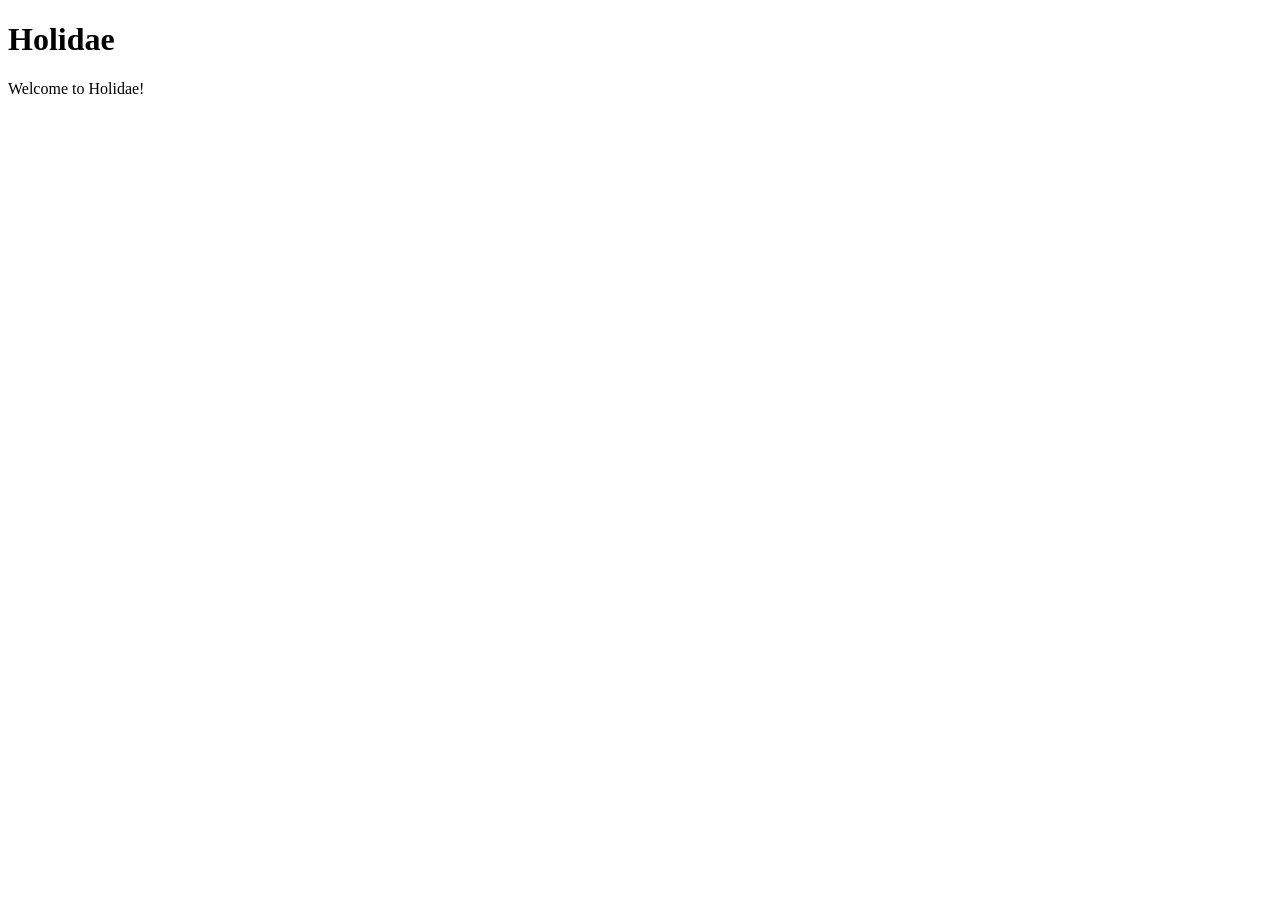
==== index.html @ 49388cf7 "Update index.html" ====
<!DOCTYPE html>
<html lang="en">
<head>
    <meta charset="UTF-8">
    <meta name="viewport" content="width=device-width, initial-scale=1.0">
    <title> Holidae </title>
</head>
<body>
    <h1> Holidae </h1>
    <p> Welcome to Holidae! </p>
</body>
</html>
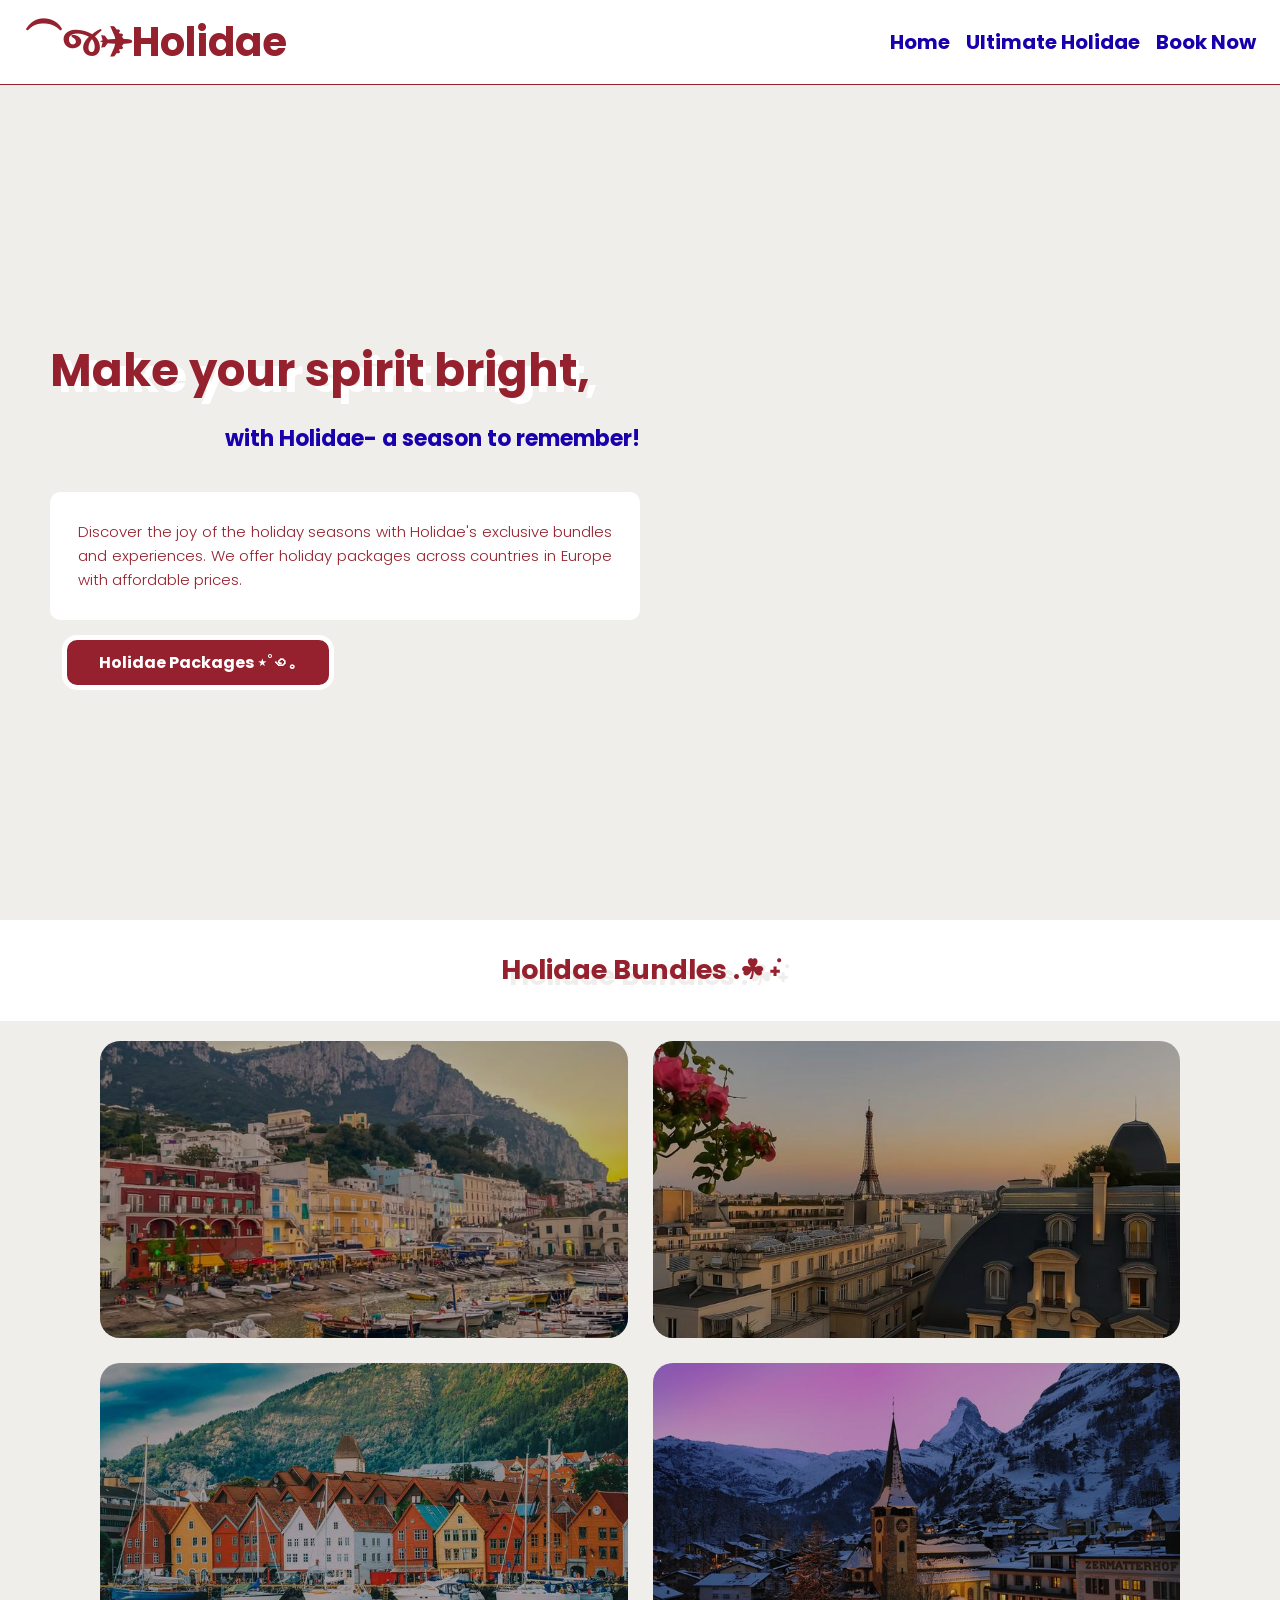
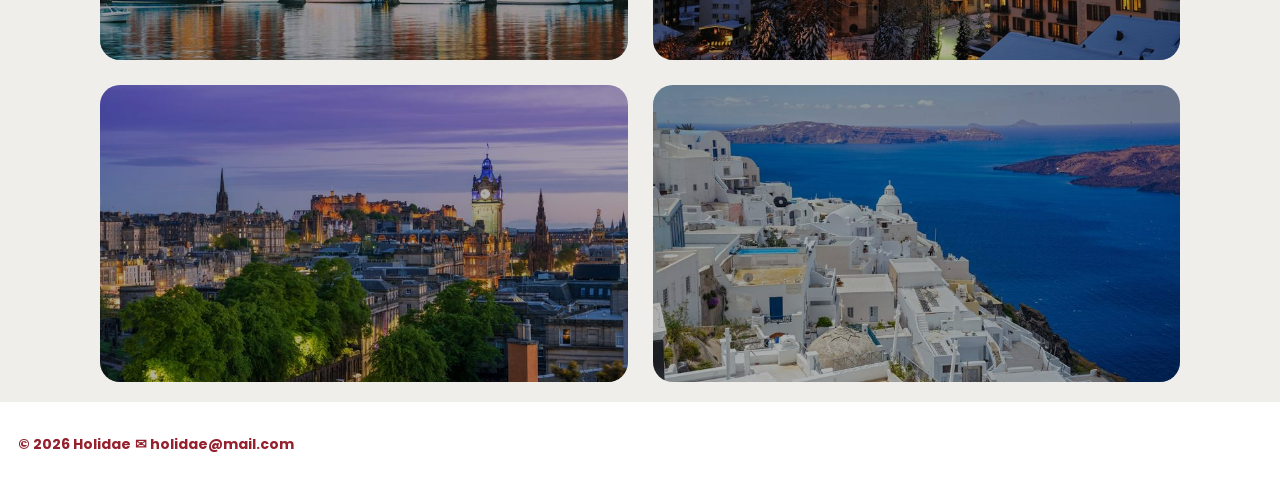
==== commit 9893bc11: "Holidae Website" ====
--- a/index.html
+++ b/index.html
@@ -1,12 +1,101 @@
-<!DOCTYPE html>
-<html lang="en">
-<head>
-    <meta charset="UTF-8">
-    <meta name="viewport" content="width=device-width, initial-scale=1.0">
-    <title> Holidae </title>
-</head>
-<body>
-    <h1> Holidae </h1>
-    <p> Welcome to Holidae! </p>
-</body>
-</html>
+<!DOCTYPE html>
+<html lang="en">
+
+<head>
+    <meta charset="UTF-8">
+    <meta name="viewport" content="width=device-width, initial-scale=1.0">
+    <title> Holidae </title>
+    <link rel="stylesheet" href="style.css"> <!-- Link to external CSS -->
+    <link rel="preconnect" href="https://fonts.googleapis.com"> <!-- Google Font Link -->
+    <link rel="preconnect" href="https://fonts.gstatic.com" crossorigin>
+    <link
+        href="https://fonts.googleapis.com/css2?family=Dosis:wght@200..800&family=Poppins:ital,wght@0,100;0,200;0,300;0,400;0,500;0,600;0,700;0,800;0,900;1,100;1,200;1,300;1,400;1,500;1,600;1,700;1,800;1,900&display=swap"
+        rel="stylesheet">
+</head>
+
+<body>
+    <header>
+        <h1>⁀જ✈︎Holidae</h1> <!-- Heading 1 for header title -->
+        <nav> <!-- Navigation bar -->
+            <ul> <!-- Unordered list -->
+                <li><a href="home.html">Home</a></li> <!-- Landing/home page -->
+                <li><a href="src/holidae.html">Ultimate Holidae</a></li> <!-- Ultimate Holidae page -->
+                <li><a href="src/booknow.html">Book Now</a></li> <!-- Book Now page -->
+            </ul> <!-- End of unordered list -->
+        </nav> <!-- End of navigation bar -->
+    </header> <!-- End of header -->
+    <div class="intro"> <!-- Intro container -->
+        <div class="intro-text"> <!-- Intro text container -->
+            <h2>Make your spirit bright,</h2> <!-- Heading 2 for introduction subheading -->
+            <h3>with Holidae- a season to remember!</h3> <!-- Heading 3 for introduction subheading -->
+            <p>Discover the joy of the holiday seasons with Holidae's exclusive bundles and experiences.
+                We offer holiday packages across countries in Europe with affordable prices.</p>
+            <!-- Introduction paragraph/description -->
+            <a href="#bundles"> <button class="intro-button"> Holidae Packages ⋆˚꩜｡ </button> </a>
+            <!-- Button nested inside the anchor tag -->
+        </div> <!-- End of intro text container -->
+        <div class="intro-image"> <!-- Intro image (media) container -->
+            <video autoplay muted loop playsinline class="intro-video"> <!-- video autoplay with class selector -->
+                <source src="/media/home.mp4" type="video/mp4"> <!-- Video source -->
+            </video> <!-- End of video element -->
+        </div> <!-- End of intro image div -->
+    </div> <!-- End of intro container div -->
+
+    <div class="intro-h2" id="bundles"> <!-- Div class for the heading 2 -->
+        <h2> Holidae Bundles .☘︎ ݁˖ </h2> <!-- Heading 2 -->
+    </div> <!-- End of intro-h2 -->
+
+    <div class="bundle-container"> <!-- Container for the Holidae bundles -->
+
+        <div class="bundle-item"> <!-- Individual bundle item -->
+            <img src="/media/capri.jpg" alt="Capri, Italy" class="bundle-image"> <!-- Image source -->
+            <div class="overlay"> <!-- Darkened overlay -->
+                <h2> La Dolce Vita: Capri, Italy </h2> <!-- Bundle title -->
+            </div> <!-- End of overlay -->
+        </div> <!-- End of bundle #1 -->
+
+        <div class="bundle-item"> <!-- Individual bundle item -->
+            <img src="/media/paris.jpg" alt="Paris, France" class="bundle-image"> <!-- Image source -->
+            <div class="overlay"> <!-- Darkened overlay -->
+                <h2> L’Art de Vivre: Paris, France </h2> <!-- Bundle title -->
+            </div> <!-- End of overlay -->
+        </div> <!-- End of bundle #2 -->
+
+        <div class="bundle-item"> <!-- Individual bundle item -->
+            <img src="/media/bergen.jpg" alt="Bergen, Norway" class="bundle-image"> <!-- Image source -->
+            <div class="overlay"> <!-- Darkened overlay -->
+                <h2> Waffles & Waterfalls: Bergen, Norway </h2> <!-- Bundle title -->
+            </div> <!-- End of overlay -->
+        </div> <!-- End of bundle #3 -->
+
+        <div class="bundle-item"> <!-- Individual bundle item -->
+            <img src="/media/zermatt.jpg" alt="Zermatt, Switzerland" class="bundle-image"> <!-- Image source -->
+            <div class="overlay"> <!-- Darkened overlay -->
+                <h2> Winter Wonderland: Zermatt, Switzerland </h2> <!-- Bundle title -->
+            </div> <!-- End of overlay -->
+        </div> <!-- End of bundle #4 -->
+
+        <div class="bundle-item"> <!-- Individual bundle item -->
+            <img src="/media/ediburgh.jpg" alt="Edinburgh, Scotland" class="bundle-image"> <!-- Image source -->
+            <div class="overlay"> <!-- Darkened overlay -->
+                <h2> Wizards and Muggles: Edinburgh, Scotland </h2> <!-- Bundle title -->
+            </div> <!-- End of overlay -->
+        </div> <!-- End of bundle #5 -->
+
+        <div class="bundle-item"> <!-- Individual bundle item -->
+            <img src="/media/santorini.jpg" alt="Santorini, Greece" class="bundle-image"> <!-- Image source -->
+            <div class="overlay"> <!-- Darkened overlay -->
+                <h2> Golden Hour: Santorini, Greece </h2> <!-- Bundle title -->
+            </div> <!-- End of overlay -->
+        </div> <!-- End of bundle 6 -->
+
+    </div> <!-- End of main container div -->
+
+    <footer> <!-- Footer -->
+        <p> &copy; 2026 Holidae </p> <!-- Paragraph with special character for webpage copyright -->
+        <p> ✉ holidae@mail.com </p> <!-- Paragraph for website mail contact information -->
+    </footer> <!-- End of footer -->
+
+</body>
+
+</html>
--- a/style.css
+++ b/style.css
@@ -0,0 +1,871 @@
+html {
+    /* Smooth scrolling when user clicks on links and buttons to navigate through the website */
+    scroll-behavior: smooth;
+}
+
+body {
+    /* Default style for website */
+    background-color: #f0eeea;
+    margin: 0;
+    padding: 0;
+}
+
+header {
+    /* Header section */
+    display: flex;
+    align-items: center;
+    justify-content: space-between;
+    padding: 12px 24px;
+    border-bottom: 0.5px solid #94212d;
+    background-color: #fff;
+}
+
+header h1 {
+    /* Title inside header style */
+    font-family: "Poppins", sans-serif;
+    font-weight: 800;
+    font-style: bold;
+    margin: 0;
+    font-size: 40px;
+    font-weight: 700;
+    color: #94212d;
+}
+
+ul {
+    /* Navigation menu style under header */
+    list-style: none;
+    margin: 0;
+    padding: 0;
+    display: flex;
+    gap: 16px;
+}
+
+ul a {
+    /* Stylfe for naviation links */
+    font-family: "Poppins", sans-serif;
+    text-decoration: none;
+    font-size: 20px;
+    font-weight: 700;
+    font-style: bold;
+    color: #1800ad;
+}
+
+ul a:hover {
+    /* Button hover effect for navigation links */
+    text-decoration: underline;
+}
+
+.intro-text h2 {
+    /* Style for the heading 2 in Home page */
+    color: #94212d;
+    font-family: "Poppins", sans-serif;
+    font-size: 45px;
+    font-weight: 700;
+    font-style: bold;
+    text-shadow: 8px 6px #ffffff;
+}
+
+.intro-text h3 {
+    /*Style for heading 3 in Home page */
+    color: #1800ad;
+    font-family: "Poppins", sans-serif;
+    font-size: 22px;
+    font-weight: 700;
+    font-style: bold;
+    text-align: right;
+    margin-top: -20px;
+}
+
+.intro-text {
+    /* Padding for Home page paragraph */
+    padding: 50px;
+    display: flex;
+    flex-direction: column;
+    justify-content: center;
+}
+
+.intro-text p:hover {
+    /* When user hovers over home page paragraph, it will slightly lift */
+    transform: scale(1.05);
+}
+
+.intro-text p {
+    /* Style for home page paragraph */
+    font-family: "Poppins", sans-serif;
+    font-size: 15px;
+    background-color: white;
+    font-weight: 350;
+    padding: 28px 28px;
+    color: #94212d;
+    border-radius: 10px;
+    text-align: justify;
+    line-height: 1.6;
+    transition: transform 0.3s ease-in-out;
+}
+
+.intro {
+    /* Home page display */
+    display: flex;
+    min-height: calc(100vh - 80px);
+    align-items: stretch;
+}
+
+.intro-text,
+.intro-image {
+    /* Home page image display */
+    flex: 1;
+}
+
+.intro-video {
+    width: 100%;
+    height: 100%;
+    object-fit: cover;
+    display: block;
+}
+
+.bundle-container {
+    /* Style for Bundles page container */
+    display: grid;
+    grid-template-columns: 1fr 1fr;
+    grid-template-rows: 1fr 1fr;
+    gap: 25px;
+    width: 100%;
+    max-width: 1200px;
+    padding: 20px 60px;
+    box-sizing: border-box;
+    margin: 0 auto;
+}
+
+.intro-h2 {
+    font-family: "Poppins", sans-serif;
+    font-size: 18px;
+    font-weight: 700;
+    font-style: bold;
+    color: #94212d;
+    background-color: white;
+    padding: 8px;
+    text-shadow: 8px 6px #f0eeea;
+    text-align: center;
+    margin-top: 15px;
+}
+
+.intro-button {
+    background-color: #94212d;
+    color: white;
+    font-family: "Poppins", sans-serif;
+    font-weight: 700;
+    font-size: 16px;
+    border-radius: 15px;
+    border: 5px solid white;
+    cursor: pointer;
+    transition: transform 0.3s ease-in-out;
+    padding: 10px 32px;
+    margin-left: 2%;
+    margin-right: 50%;
+}
+
+.intro-button:hover {
+    transform: scale(1.05);
+    background-color: #6C2C25;
+}
+
+.bundle-item {
+    /* Individual bundle styling */
+    height: 33vh;
+    border-radius: 20px;
+    background-size: cover;
+    background-position: center;
+    position: relative;
+    overflow: hidden;
+    cursor: pointer;
+    transition: transform 0.3s ease;
+}
+
+.bundle-item .overlay {
+    /* individual bundle display and overlay effect */
+    position: absolute;
+    top: 0;
+    left: 0;
+    width: 100%;
+    height: 100%;
+    background-color: rgba(0, 0, 0, 0.3);
+    display: flex;
+    align-items: center;
+    justify-content: center;
+    transition: background-color 0.3s ease;
+}
+
+.bundle-item:hover .overlay {
+    /* Hovering and overlay effect */
+    background-color: rgba(0, 0, 0, 0.5);
+}
+
+.bundle-item h2 {
+    /* Bundle item title styling */
+    color: white;
+    font-family: "Poppins", sans-serif;
+    font-size: 30px;
+    font-weight: 700;
+    text-align: center;
+    position: absolute;
+    margin: 0;
+    opacity: 0;
+    transition: opacity 0.3s ease;
+}
+
+.bundle-item:hover h2 {
+    /* bundle item's title hovering opacity */
+    opacity: 1;
+}
+
+.bundle-item:hover {
+    /* bundle item's title hovering effect */
+    transform: scale(1.05);
+}
+
+.bundle-item img {
+    /* bundle item image display and cover */
+    object-fit: cover;
+    width: 100%;
+    height: 100%;
+}
+
+.ultimate {
+    /* Default flex display, stretch alignment, and height sizing for the ultimate web page */
+    display: flex;
+    min-height: calc(100vh - 80px);
+    align-items: stretch;
+}
+
+.ultimate-left,
+.ultimate-image {
+    /* Flex display of 1 in the left side of the web page, including the image */
+    flex: 1;
+}
+
+.ultimate-left {
+    /* Styling for the left side of the web page with flex display 1, column direction, and centered content */
+    flex: 1;
+    display: flex;
+    flex-direction: column;
+    justify-content: center;
+    align-items: center;
+    gap: 15px;
+}
+
+.ultimate-title {
+    /* container of ultimate bundle title styling */
+    font-family: "Poppins", sans-serif;
+    font-size: 23px;
+    color: #94212d;
+    font-style: bold;
+    font-weight: 700;
+    background-color: white;
+    text-align: center;
+    width: 60%;
+    padding: 10px;
+    border-radius: 15px;
+    margin: 0;
+    transition: transform 0.3s ease-in-out;
+}
+
+.ultimate-title:hover {
+    /* When user hover over the ultimate title, it transform */
+    transform: scale(1.05);
+}
+
+.ultimate-text {
+    /* Styling for the ultimate-text paragraph with specific box-sizing and transition */
+    font-family: "Poppins", sans-serif;
+    color: white;
+    background-color: #94212d;
+    padding: 24px;
+    border-radius: 15px;
+    font-style: bold;
+    font-weight: 700;
+    font-size: 16px;
+    text-align: justify;
+    line-height: 1.6;
+    width: 80%;
+    margin: 0;
+    box-sizing: border-box;
+    transition: transform 0.3s ease-in-out;
+}
+
+.ultimate-text:hover {
+    /* When user hover over the text, the text transform */
+    transform: scale(1.05);
+    background-color: #6C2C25;
+}
+
+.ultimate-button {
+    /* Styling for the webpage button with animaion and pointer cursor */
+    background-color: #94212d;
+    color: white;
+    font-family: "Poppins", sans-serif;
+    font-weight: 700;
+    font-size: 16px;
+    padding: 10px 32px;
+    border: 5px solid white;
+    border-radius: 15px;
+    cursor: pointer;
+    transition: transform 0.3s ease-in-out;
+    align-self: flex-end;
+    margin-right: 15%;
+}
+
+.ultimate-button:hover {
+    /* When user hover over the button it transform and background color changes */
+    transform: scale(1.05);
+    background-color: #6C2C25;
+}
+
+.ultimate-image img {
+    /* Styling, sizing, and object fit of the webpage image */
+    width: 100%;
+    height: 100%;
+    object-fit: cover;
+    transition: opacity 0.4s ease-in-out;
+}
+
+@keyframes fadeIn {
+
+    /* Simple animation for when each time button is pressed */
+    from {
+        opacity: 0;
+        transform: translateY(10px);
+    }
+
+    to {
+        opacity: 1;
+        transform: translateY(0);
+    }
+}
+
+.animate-text {
+    /* Fade in animation of 5 seconds ease-out */
+    animation: fadeIn 0.5s ease-out;
+}
+
+.ultimate-h2 {
+    font-family: "Poppins", sans-serif;
+    font-size: 18px;
+    font-weight: 700;
+    font-style: bold;
+    color: #94212d;
+    background-color: white;
+    padding: 8px;
+    text-shadow: 8px 6px #f0eeea;
+    text-align: center;
+    margin-top: 15px;
+    margin-bottom: 15px;
+}
+
+.gallery {
+    /* Styles the gallery webpage in a flex display */
+    display: flex;
+    flex-direction: column;
+}
+
+.row {
+    /* Styles all row in a flex with specific height */
+    display: flex;
+    height: 275px;
+}
+
+.cell {
+    /* Styles all cell in a flex display, making sure the position is relative for the media used */
+    flex: 1;
+    overflow: hidden;
+    position: relative;
+}
+
+.cell-wide {
+    /* For wider cell styling, flex value is set to 2, hides overflow content, and sets position to relative */
+    flex: 2;
+}
+
+.cell img,
+.cell video {
+    /* Styles the images and video within the regular cells to fit the container with width, height, and object-fit to cover (for media to cover the cell without distortion) and display block to removre space below each media element */
+    width: 100%;
+    height: 100%;
+    object-fit: cover;
+    display: block;
+}
+
+.cell-wide img,
+.cell-wide video {
+    /* Styles the images and video within the WIDE cell to fit the container with width, height, object-fit, and display block to remove space below each media element */
+    width: 100%;
+    height: 100%;
+    object-fit: cover;
+    display: block;
+}
+
+.book-now-main {
+    /* flex display of the book-now container */
+    flex: 1;
+    display: flex;
+    gap: 40px;
+    padding: 40px 60px 50px 60px;
+    min-height: calc(100vh - 28vh);
+    align-items: center;
+}
+
+.book-now-left {
+    /* style for the left side of my web page that contains title and GIF */
+    flex: 1;
+    display: flex;
+    flex-direction: column;
+    gap: 24px;
+}
+
+.book-now-title h1 {
+    /* Left side styling with the title and text design */
+    font-family: "Poppins", sans-serif;
+    font-size: 30px;
+    font-weight: 800;
+    font-style: bold;
+    text-align: center;
+    color: #94212d;
+    text-shadow: 8px 6px #ffffff;
+    transition: transform 0.5s ease-in-out;
+}
+
+.book-now-title h1:hover {
+    transform: scale(1.05);
+}
+
+.book-now-gif-container {
+    /* Container display for the GIF */
+    background-color: white;
+    padding: 18px;
+    border-radius: 20px;
+    transition: transform 0.5s ease-in-out;
+}
+
+.book-now-gif-container img {
+    /* Style and display for the GIF */
+    width: 100%;
+    height: 250px;
+    object-fit: cover;
+    border-radius: 10px;
+    display: block;
+}
+
+.book-now-gif-container:hover {
+    transform: scale(1.05);
+}
+
+.book-now-right {
+    /* Display and flex design of the right side of my webpage */
+    flex: 1;
+    display: flex;
+    flex-direction: column;
+    gap: 16px;
+}
+
+.book-now-right input,
+.book-now-right textarea,
+.book-now-right select {
+    /* Styling for the input space AND user select area */
+    font-family: "Poppins", sans-serif;
+    font-weight: 700;
+    font-style: bold;
+    color: #555;
+    width: 100%;
+    padding: 18px 22px;
+    border: 2px solid #e8e4e0;
+    border-radius: 50px;
+    background-color: #ffffff;
+    font-family: "Poppins", sans-serif;
+    font-size: 15px;
+    outline: none;
+    transition: border-color 0.2s ease;
+    box-sizing: border-box;
+}
+
+.book-now-right input::placeholder,
+.book-now-right textarea:placeholder {
+    /* Style for the form input place holder*/
+    color: #bbb;
+}
+
+.book-now-right input:focus,
+.book-now-right textarea:focus {
+    /* Stlyle for the form focus */
+    border-color: #94212d;
+}
+
+.book-now-right select {
+    /* Selection overrides - taller box, square-ish corners */
+    height: 150px;
+    border-radius: 20px;
+    resize: none;
+}
+
+.book-now-btn {
+    /* Style for the Book Now! button */
+    align-self: flex-start;
+    padding: 14px 36px;
+    background-color: #6C2C25;
+    color: white;
+    font-family: "Poppins", sans-serif;
+    font-weight: 700;
+    font-size: 15px;
+    border: none;
+    border-radius: 50px;
+    cursor: pointer;
+    transition: background-color 0.2s ease, transform 0.2s ease;
+}
+
+.book-now-btn:hover {
+    /* When user hover the button will raise slightly */
+    background-color: #94212d;
+    transform: translateY(-3px);
+}
+
+.success-card {
+    /* Style for booking success container */
+    display: none;
+    background-color: #ffffff;
+    border-radius: 20px;
+    padding: 40px 30px;
+    text-align: center;
+    flex-direction: column;
+    align-items: center;
+    justify-content: center;
+    min-height: 300px;
+    gap: 16px;
+}
+
+.success-card h2 {
+    /* Style for the heading 2 inside success-card container */
+    font-family: "Poppins", sans-serif;
+    font-size: 22px;
+    font-weight: 800;
+    font-style: italic;
+    color: #1800ad;
+    margin: 0;
+}
+
+.success-divider {
+    /* style for the horizontal line */
+    width: 60%;
+    height: 3px;
+    background-color: #94212d;
+    border: none;
+    border-radius: 2px;
+}
+
+footer {
+    /* Footer color and padding */
+    background-color: white;
+    padding: 18px;
+}
+
+footer p {
+    /* Footer text style, display, and content justification */
+    font-family: "Poppins", sans-serif;
+    font-weight: 700;
+    font-size: 14px;
+    color: #94212d;
+    display: inline-block;
+    justify-content: space-between;
+}
+
+/* Additional Requirement - Media Query: to make sure users using smaller screen devices can still smoothly browse through the website */
+
+@media (max-width: 768px) {
+    /* Medium size screens such as tablets or ipads */
+    /* Individual styling for the media query using flex direction,
+padding, change of font sizes, flex-wrap and direction, 
+and min height */
+
+    header {
+        flex-direction: column;
+        align-items: flex-start;
+        gap: 10px;
+        padding: 12px 16px;
+    }
+
+    header h1 {
+        font-size: 28px;
+    }
+
+    ul {
+        flex-wrap: wrap;
+        gap: 10px;
+    }
+
+    ul a {
+        font-size: 16px;
+    }
+
+    ul a:hover {
+        padding: 8px 12px;
+    }
+
+    .intro {
+        flex-direction: column;
+        min-height: auto;
+    }
+
+    .intro-text {
+        padding: 30px 24px;
+    }
+
+    .intro-text h2 {
+        font-size: 30px;
+    }
+
+    .intro-text h3 {
+        font-size: 17px;
+        margin-top: -10px;
+    }
+
+    .intro-text p {
+        font-size: 14px;
+    }
+
+    .intro-image {
+        height: 280px;
+    }
+
+    .bundle-container {
+        position: static;
+        transform: none;
+        grid-template-columns: 1fr 1fr;
+        grid-template-rows: auto;
+        padding: 20px 20px;
+        max-width: 100%;
+        margin: 0 auto;
+    }
+
+    .bundle-item {
+        height: 28vh;
+    }
+
+    .bundle-item h2 {
+        font-size: 20px;
+    }
+
+    .ultimate {
+        flex-direction: column;
+        min-height: auto;
+    }
+
+    .ultimate-left {
+        padding: 30px 24px;
+        gap: 16px;
+        align-items: center;
+    }
+
+    .ultimate-title {
+        font-size: 18px;
+        width: 80%;
+    }
+
+    .ultimate-text {
+        font-size: 14px;
+        width: 90%;
+    }
+
+    .ultimate-button {
+        margin-right: 0;
+        align-self: center;
+    }
+
+    .ultimate-image {
+        height: 300px;
+    }
+
+    .ultimate-image img {
+        height: 100%;
+    }
+
+    .row {
+        height: 200px;
+    }
+
+    .book-now-main {
+        flex-direction: column;
+        padding: 30px 24px;
+        gap: 24px;
+        min-height: auto;
+    }
+
+    .book-now-left {
+        gap: 16px;
+    }
+
+    .book-now-title h1 {
+        font-size: 16px;
+        margin-left: 0;
+    }
+
+    .book-now-gif-container img {
+        height: 220px;
+    }
+
+    .book-now-right input,
+    .book-now-right textarea {
+        font-size: 14px;
+        padding: 14px 18px;
+    }
+
+    .book-now-btn {
+        font-size: 14px;
+        padding: 12px 28px;
+    }
+
+    footer {
+        text-align: center;
+    }
+}
+
+@media (max-width: 480px) {
+    /* Smaller size screens such as mobile devices */
+    /* Individual styling for the media query using flex direction,
+padding, change of font sizes, and min height */
+
+    header {
+        padding: 10px 12px;
+        gap: 8px;
+    }
+
+    header h1 {
+        font-size: 22px;
+    }
+
+    ul {
+        gap: 6px;
+    }
+
+    ul a {
+        font-size: 13px;
+    }
+
+    ul a:hover {
+        padding: 6px 8px;
+    }
+
+    .intro-text {
+        padding: 20px 16px;
+    }
+
+    .intro-text h2 {
+        font-size: 22px;
+    }
+
+    .intro-text h3 {
+        font-size: 14px;
+        text-align: left;
+        margin-top: -8px;
+    }
+
+    .intro-text p {
+        font-size: 13px;
+        padding: 18px 16px;
+    }
+
+    .intro-image {
+        height: 220px;
+    }
+
+    .bundle-container {
+        grid-template-columns: 1fr;
+        gap: 16px;
+        padding: 16px;
+    }
+
+    .bundle-item {
+        height: 30vw;
+        min-height: 140px;
+    }
+
+    .bundle-item h2 {
+        font-size: 16px;
+        opacity: 1;
+    }
+
+    .bundle-item .overlay {
+        background-color: rgba(0, 0, 0, 0.4);
+    }
+
+    .ultimate-title {
+        font-size: 15px;
+        width: 90%;
+    }
+
+    .ultimate-text {
+        font-size: 13px;
+        width: 95%;
+        padding: 18px;
+    }
+
+    .ultimate-image {
+        height: 240px;
+    }
+
+    .gallery {
+        overflow-x: hidden;
+    }
+
+    .row {
+        height: 160px;
+    }
+
+    .cell-wide {
+        flex: 1.5;
+    }
+
+    .book-now-main {
+        padding: 20px 16px;
+        gap: 20px;
+    }
+
+    .book-now-title h1 {
+        font-size: 14px;
+    }
+
+    .book-now-gif-container {
+        padding: 12px;
+    }
+
+    .book-now-gif-container img {
+        height: 180px;
+    }
+
+    .book-now-right input,
+    .book-now-right textarea {
+        font-size: 13px;
+        padding: 12px 16px;
+    }
+
+    .book-now-right textarea {
+        height: 120px;
+    }
+
+    .book-now-btn {
+        font-size: 13px;
+        padding: 10px 24px;
+        align-self: stretch;
+        text-align: center;
+    }
+
+    .success-card h2 {
+        font-size: 17px;
+    }
+
+    footer {
+        padding: 14px;
+        text-align: center;
+    }
+
+    footer p {
+        font-size: 12px;
+        display: block;
+    }
+}
